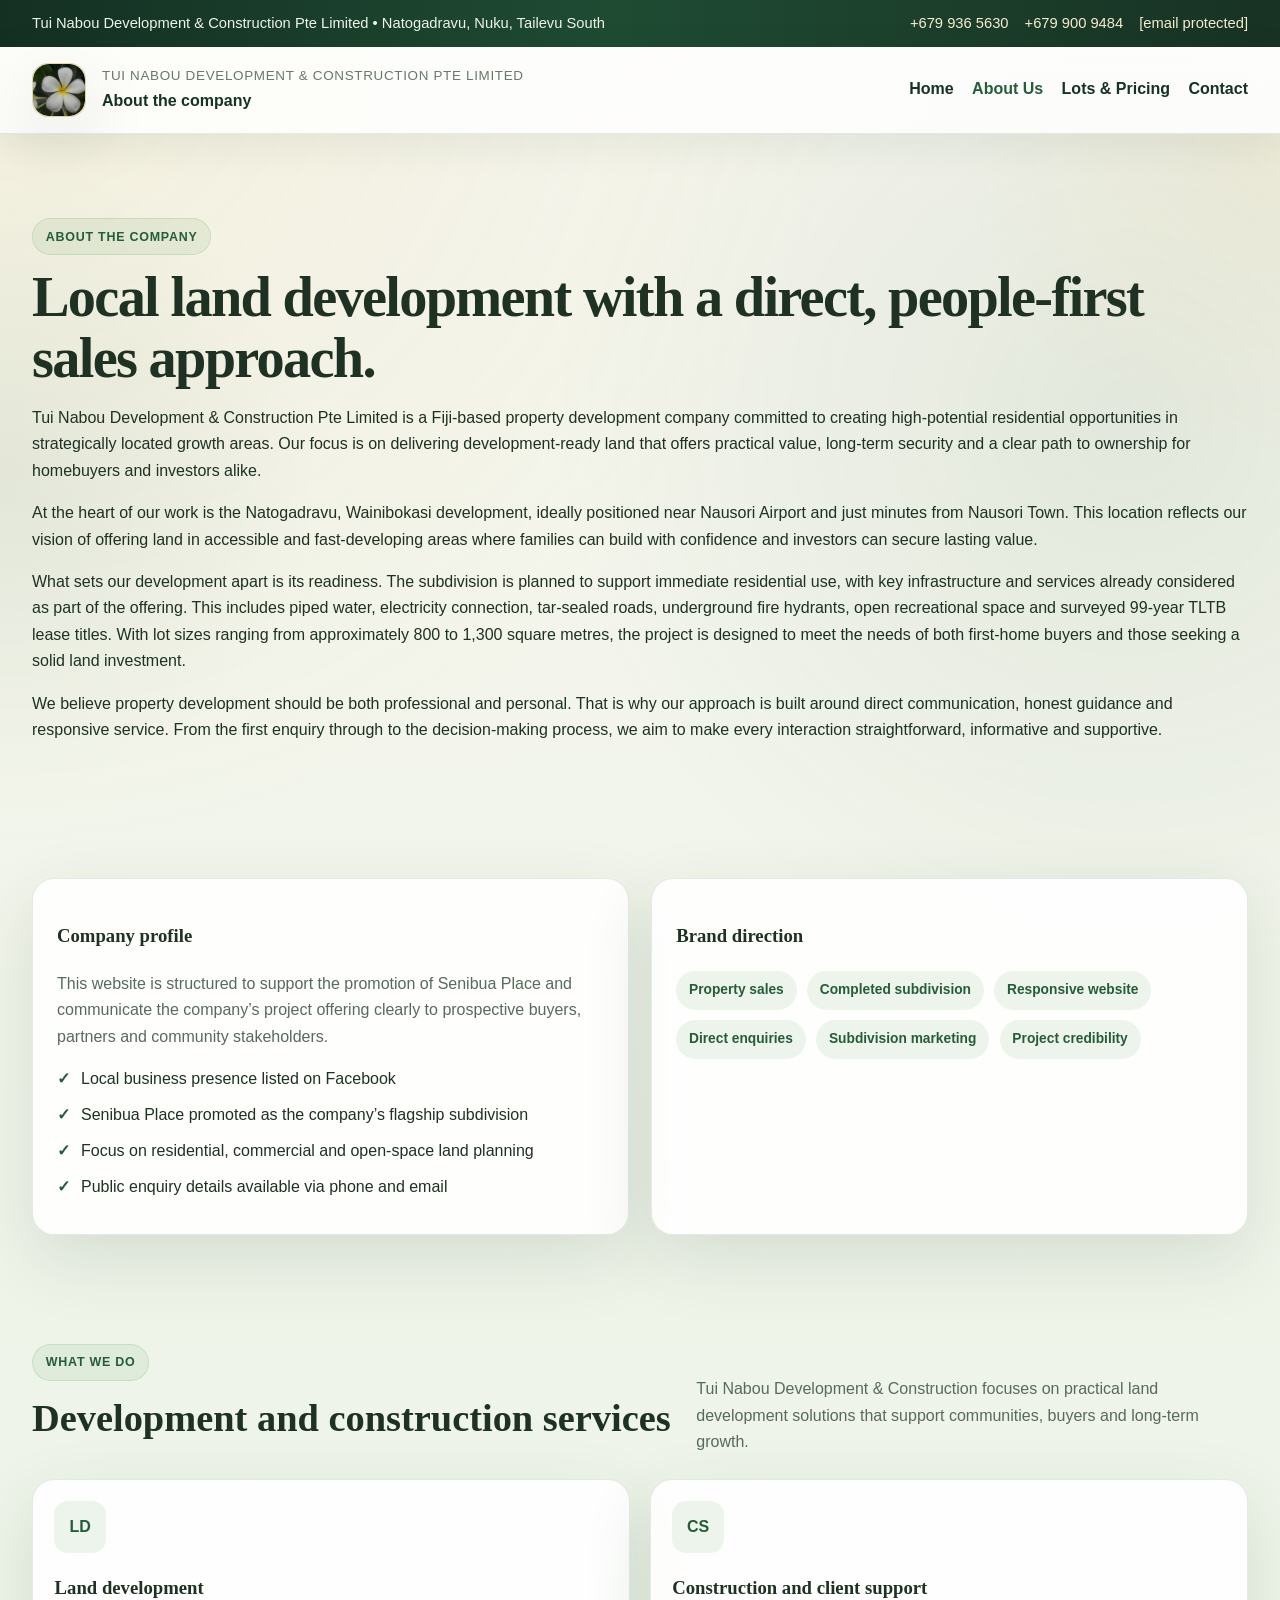
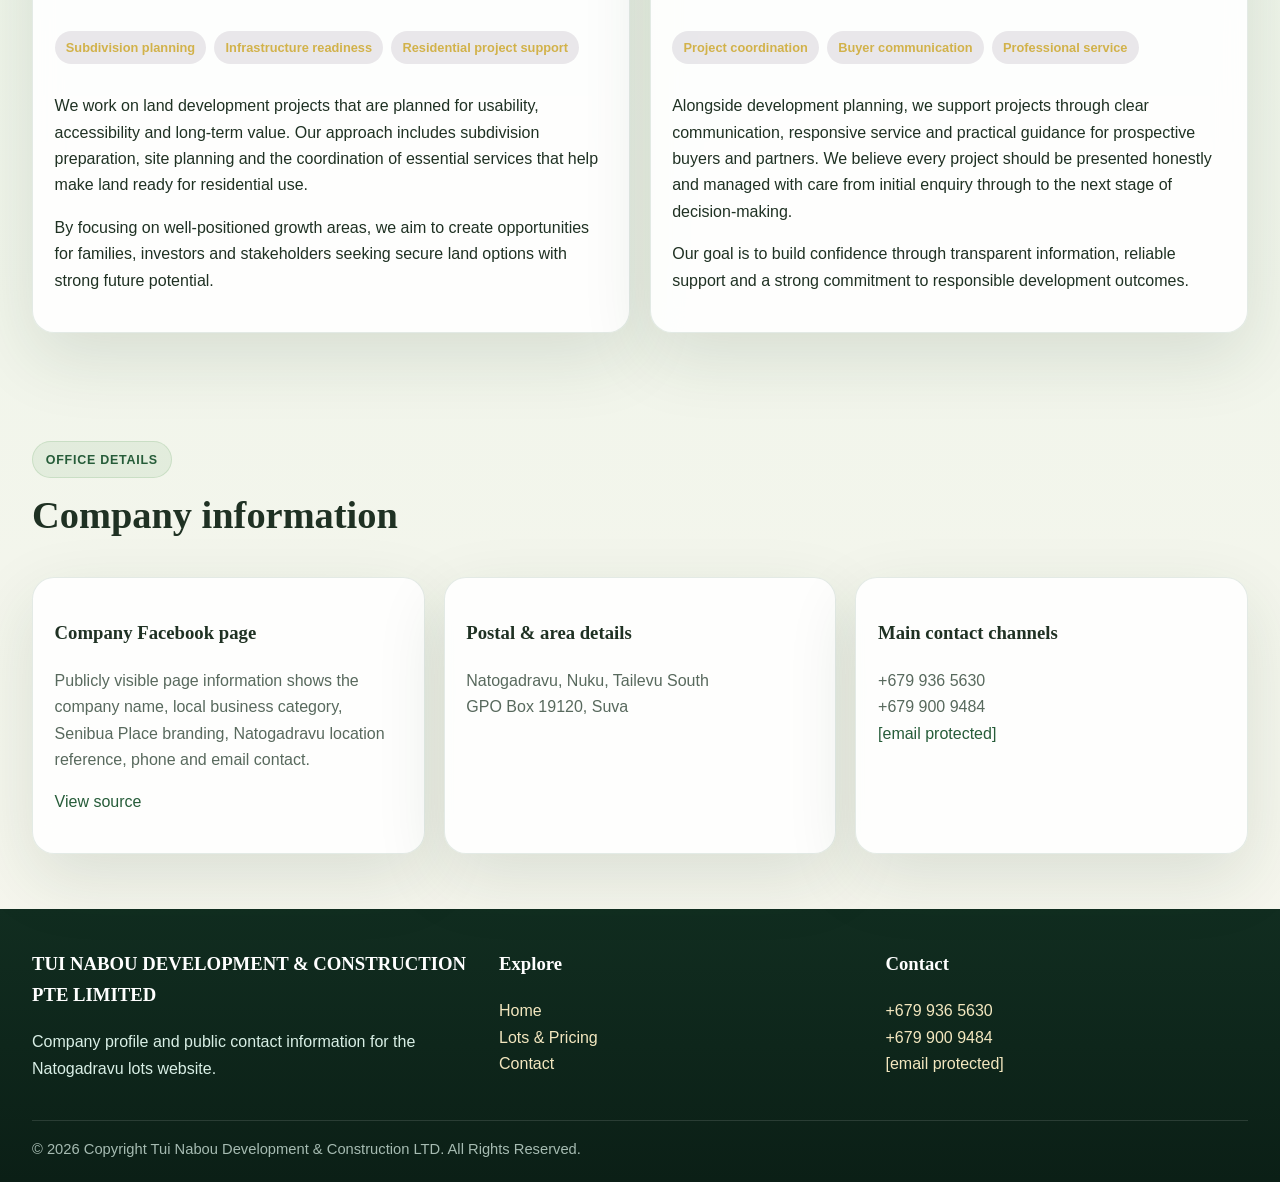
==== about (1).html @ 732e78bc "Add files via upload" ====
<!DOCTYPE html>
<html lang="en">
<head>
  <meta charset="UTF-8" />
  <meta name="viewport" content="width=device-width, initial-scale=1.0" />
  <title>About Us | Tui Nabou Development</title>
  <meta name="description" content="Company profile and services for Tui Nabou Development & Construction Pte Limited." />
  <link rel="stylesheet" href="assets/styles.css" />
<link rel="icon" type="image/x-icon" href="assets/favicon_io/favicon.ico">
</head>
<body>
  <div class="topbar">
    <div class="container">
      <div>Tui Nabou Development &amp; Construction Pte Limited • Natogadravu, Nuku, Tailevu South</div>
      <div class="mini-links">
        <a href="tel:+6799365630">+679 936 5630</a>
        <a href="tel:+6799009484">+679 900 9484</a>
        <a href="/cdn-cgi/l/email-protection#1d696874737c7f72685d7a707c7471337e7270"><span class="__cf_email__" data-cfemail="7206071b1c13101d0732151f131b1e5c111d1f">[email&#160;protected]</span></a>
      </div>
    </div>
  </div>

  <header class="site-header">
    <div class="container">
      <a class="brand" href="index.html">
        <div class="brand-mark brand-logo-shell"><img src="assets/senibua.png" alt="Senibua logo" class="brand-logo" /></div>
        <div class="brand-text">
          <small>TUI NABOU DEVELOPMENT &amp; CONSTRUCTION PTE LIMITED</small>
          <strong>About the company</strong>
        </div>
      </a>
      <button class="nav-toggle" aria-label="Toggle navigation" aria-expanded="false">Menu</button>
      <nav>
        <ul>
          <li><a href="index.html">Home</a></li>
          <li><a class="active" href="about.html">About Us</a></li>
          <li><a href="development.html">Lots &amp; Pricing</a></li>
          <li><a href="contact.html">Contact</a></li>
        </ul>
      </nav>
    </div>
  </header>

  <main>
    <section class="page-hero">
      <div class="container">
        <span class="eyebrow">About the company</span>
        <h1>Local land development with a direct, people-first sales approach.</h1>
        <p>Tui Nabou Development & Construction Pte Limited is a Fiji-based property development company committed to creating high-potential residential opportunities in strategically located growth areas. Our focus is on delivering development-ready land that offers practical value, long-term security and a clear path to ownership for homebuyers and investors alike.</p>

<p>
At the heart of our work is the Natogadravu, Wainibokasi development, ideally positioned near Nausori Airport and just minutes from Nausori Town. This location reflects our vision of offering land in accessible and fast-developing areas where families can build with confidence and investors can secure lasting value.
</p>

<p>
What sets our development apart is its readiness. The subdivision is planned to support immediate residential use, with key infrastructure and services already considered as part of the offering. This includes piped water, electricity connection, tar-sealed roads, underground fire hydrants, open recreational space and surveyed 99-year TLTB lease titles. With lot sizes ranging from approximately 800 to 1,300 square metres, the project is designed to meet the needs of both first-home buyers and those seeking a solid land investment.
</p>

<p>
We believe property development should be both professional and personal. That is why our approach is built around direct communication, honest guidance and responsive service. From the first enquiry through to the decision-making process, we aim to make every interaction straightforward, informative and supportive.
</p>
      </div>
    </section>

    <section>
      <div class="container split">
        <div class="panel">
          <h3>Company profile</h3>
          <p class="muted">This website is structured to support the promotion of Senibua Place and communicate the company’s project offering clearly to prospective buyers, partners and community stakeholders.</p>
          <ul class="checklist">
            <li>Local business presence listed on Facebook</li>
            <li>Senibua Place promoted as the company’s flagship subdivision</li>
            <li>Focus on residential, commercial and open-space land planning</li>
            <li>Public enquiry details available via phone and email</li>
          </ul>
        </div>
        <div class="panel">
          <h3>Brand direction</h3>
          <p class="muted"></p>
          <div class="tag-row">
            <span class="tag">Property sales</span>
            <span class="tag">Completed subdivision</span>
            <span class="tag">Responsive website</span>
            <span class="tag">Direct enquiries</span>
	
            <span class="tag">Subdivision marketing</span>
            <span class="tag">Project credibility</span>
           

          </div>
        </div>
      </div>
    </section>

    <section>
      <div class="container">
        <div class="section-heading">
          <div>
            <span class="eyebrow">What we do</span>
            <h2>Development and construction services</h2>
          </div>
          <p>Tui Nabou Development &amp; Construction focuses on practical land development solutions that support communities, buyers and long-term growth.</p>
        </div>
        <div class="grid-2">
          <article class="profile-card">
            <div class="icon">LD</div>
            <h3>Land development</h3>
            <div class="profile-meta">
              <span>Subdivision planning</span>
              <span>Infrastructure readiness</span>
              <span>Residential project support</span>
            </div>
            <p>We work on land development projects that are planned for usability, accessibility and long-term value. Our approach includes subdivision preparation, site planning and the coordination of essential services that help make land ready for residential use.</p>

<p>By focusing on well-positioned growth areas, we aim to create opportunities for families, investors and stakeholders seeking secure land options with strong future potential.</p>

          </article>
          <article class="profile-card">
            <div class="icon">CS</div>
            <h3>Construction and client support</h3>
            <div class="profile-meta">
              <span>Project coordination</span>
              <span>Buyer communication</span>
              <span>Professional service</span>
            </div>
            <p>Alongside development planning, we support projects through clear communication, responsive service and practical guidance for prospective buyers and partners. We believe every project should be presented honestly and managed with care from initial enquiry through to the next stage of decision-making.</p>

<p>Our goal is to build confidence through transparent information, reliable support and a strong commitment to responsible development outcomes.</p>

          </article>
        </div>
      </div>
    </section>

    <section>
      <div class="container">
        <div class="section-heading">
          <div>
            <span class="eyebrow">Office details</span>
            <h2>Company information </h2>
          </div>
          <p></p>
        </div>
        <div class="grid-3">
          <article class="source-card">
              <h3>Company Facebook page</h3>
            <p class="muted">Publicly visible page information shows the company name, local business category, Senibua Place branding, Natogadravu location reference, phone and email contact.</p>
            <p><a href="https://www.facebook.com/p/Tui-Nabou-Development-Construction-Limited-100063781710519/">View source</a></p>

          </article>
          <article class="source-card">
            <h3>Postal &amp; area details</h3>
            <p class="muted">Natogadravu, Nuku, Tailevu South<br>GPO Box 19120, Suva</p>
          </article>
          <article class="source-card">
            <h3>Main contact channels</h3>
            <p class="muted">+679 936 5630<br>+679 900 9484<br><a href="/cdn-cgi/l/email-protection#e490918d8a85868b91a48389858d88ca878b89"><span class="__cf_email__" data-cfemail="106465797e71727f6550777d71797c3e737f7d">[email&#160;protected]</span></a></p>
          </article>
        </div>
      </div>
    </section>
  </main>

  <footer class="footer">
    <div class="container">
      <div class="footer-grid">
        <div>
          <h3>TUI NABOU DEVELOPMENT &amp; CONSTRUCTION PTE LIMITED</h3>
          <p>Company profile and public contact information for the Natogadravu lots website.</p>
        </div>
        <div>
          <h3>Explore</h3>
          <p><a href="index.html">Home</a><br><a href="development.html">Lots &amp; Pricing</a><br><a href="contact.html">Contact</a></p>
        </div>
        <div>
          <h3>Contact</h3>
          <p><a href="tel:+6799365630">+679 936 5630</a><br><a href="tel:+6799009484">+679 900 9484</a><br><a href="/cdn-cgi/l/email-protection#f783829e9996959882b7909a969e9bd994989a"><span class="__cf_email__" data-cfemail="1561607c7b74777a60557278747c793b767a78">[email&#160;protected]</span></a></p>
        </div>
      </div>
      <div class="copyright">© 2026 Copyright Tui Nabou Development & Construction LTD. All Rights Reserved.</div>
    </div>
  </footer>

  <script data-cfasync="false" src="/cdn-cgi/scripts/5c5dd728/cloudflare-static/email-decode.min.js"></script><script src="assets/script.js"></script>
<script type="module" src="https://static.cloudflareinsights.com/beacon.min.js/v4513226cdae34746b4dedf0b4dfa099e1781791509496" integrity="sha512-ZE9pZaUXND66v380QUtch/5sE9tPFh2zg45pR2PB0CVkCtOREv2AJKkSidISWkysEuQ0EH8faUU5du78bx87UQ==" data-cf-beacon='{"version":"2024.11.0","token":"4edd5f8ec12a48cfa682ab8261b80a79"}' crossorigin="anonymous"></script>
</body>
</html>
---- assets/styles.css ----
/* TUI NABOU DEVELOPMENT & CONSTRUCTION LTD website */
:root {
  --bg: #f6fbf5;
  --surface: #ffffff;
  --surface-2: #edf8ec;
  --text: #26332a;
  --muted: #5c6d61;
  --brand: #58a058;
  --brand-2: #382048;
  --brand-3: #7fd77d;
  --line: #d5e8d3;
  --shadow: 0 18px 40px rgba(88, 160, 88, 0.16);
  --radius: 20px;
  --max: 1180px;
}

* { box-sizing: border-box; }
html { scroll-behavior: smooth; }
body {
  margin: 0;
  font-family: Inter, Arial, Helvetica, sans-serif;
  color: var(--text);
  background: linear-gradient(180deg, #f7fbf9 0%, #f1f7f4 100%);
  line-height: 1.65;
}
img { max-width: 100%; display: block; }
a { color: var(--brand); text-decoration: none; }
a:hover { text-decoration: underline; }
.container {
  width: min(100% - 2rem, var(--max));
  margin: 0 auto;
}
.topbar {
  background: var(--brand-2);
  color: #edf7f2;
  font-size: 0.92rem;
}
.topbar .container {
  display: flex;
  flex-wrap: wrap;
  gap: 0.75rem 1.25rem;
  align-items: center;
  justify-content: space-between;
  padding: 0.7rem 0;
}
.topbar .mini-links {
  display: flex;
  flex-wrap: wrap;
  gap: 1rem;
}
.topbar a { color: #edf7f2; }
.site-header {
  position: sticky;
  top: 0;
  z-index: 40;
  background: rgba(255,255,255,0.93);
  backdrop-filter: blur(14px);
  border-bottom: 1px solid rgba(88,160,88,0.18);
}
.site-header .container {
  display: flex;
  align-items: center;
  justify-content: space-between;
  gap: 1rem;
  padding: 1rem 0;
}
.brand {
  display: flex;
  align-items: center;
  gap: 0.85rem;
}
.brand-mark {
  width: 54px;
  height: 54px;
  border-radius: 16px;
  background: linear-gradient(135deg, var(--brand) 0%, #237d5d 100%);
  color: #fff;
  display: grid;
  place-items: center;
  font-weight: 800;
  letter-spacing: 0.06em;
  box-shadow: var(--shadow);
}
.brand-text small {
  display: block;
  color: var(--muted);
  font-size: 0.84rem;
  letter-spacing: 0.05em;
  text-transform: uppercase;
}
.brand-text strong {
  display: block;
  font-size: 1rem;
}
.nav-toggle {
  display: none;
  border: 0;
  background: var(--brand);
  color: #fff;
  border-radius: 12px;
  padding: 0.65rem 0.85rem;
  font-weight: 700;
}
nav ul {
  list-style: none;
  display: flex;
  gap: 1.15rem;
  padding: 0;
  margin: 0;
  align-items: center;
}
nav a {
  color: var(--text);
  font-weight: 600;
}
nav a.active, nav a:hover {
  color: var(--brand);
}
.btn {
  display: inline-flex;
  align-items: center;
  justify-content: center;
  gap: 0.5rem;
  border-radius: 999px;
  padding: 0.95rem 1.35rem;
  font-weight: 700;
  border: 1px solid transparent;
  transition: transform 0.2s ease, box-shadow 0.2s ease, background 0.2s ease;
}
.btn:hover {
  transform: translateY(-2px);
  text-decoration: none;
}
.btn-primary {
  background: linear-gradient(135deg, var(--brand) 0%, var(--brand-3) 100%);
  color: #fff;
  box-shadow: var(--shadow);
}
.btn-secondary {
  background: #fff;
  color: var(--brand);
  border-color: rgba(88,160,88,0.26);
}
.hero {
  padding: 4.6rem 0 3.5rem;
  position: relative;
  overflow: hidden;
}
.hero::before,
.hero::after {
  content: "";
  position: absolute;
  border-radius: 999px;
  filter: blur(20px);
  opacity: 0.6;
}
.hero::before {
  width: 340px;
  height: 340px;
  background: rgba(56,32,72,0.10);
  top: -120px;
  right: -90px;
}
.hero::after {
  width: 300px;
  height: 300px;
  background: rgba(127,215,125,0.18);
  left: -120px;
  bottom: -100px;
}
.hero-grid {
  position: relative;
  z-index: 1;
  display: grid;
  grid-template-columns: 1.2fr 0.8fr;
  gap: 2rem;
  align-items: center;
}
.eyebrow {
  display: inline-flex;
  align-items: center;
  gap: 0.5rem;
  background: rgba(88,160,88,0.10);
  color: var(--brand);
  border: 1px solid rgba(88,160,88,0.18);
  padding: 0.45rem 0.8rem;
  border-radius: 999px;
  font-weight: 700;
  text-transform: uppercase;
  letter-spacing: 0.06em;
  font-size: 0.78rem;
}
.hero h1, .page-hero h1 {
  font-family: Georgia, 'Times New Roman', serif;
  line-height: 1.08;
  letter-spacing: -0.03em;
  margin: 1rem 0 1rem;
}
.hero h1 { font-size: clamp(2.5rem, 5vw, 4.6rem); }
.page-hero h1 { font-size: clamp(2.1rem, 4.4vw, 3.6rem); margin-top: 0.75rem; }
.hero p.lead,
.page-hero p.lead {
  font-size: 1.08rem;
  color: var(--muted);
  max-width: 62ch;
}
.actions {
  display: flex;
  flex-wrap: wrap;
  gap: 0.9rem;
  margin: 1.6rem 0 1.8rem;
}
.quick-stats {
  display: grid;
  grid-template-columns: repeat(3, 1fr);
  gap: 1rem;
}
.stat-card {
  background: rgba(255,255,255,0.88);
  border: 1px solid var(--line);
  border-radius: var(--radius);
  padding: 1.1rem 1rem;
  box-shadow: var(--shadow);
}
.stat-card strong {
  display: block;
  font-size: 1.4rem;
  color: var(--brand);
}
.hero-panel,
.panel,
.card,
.timeline-item,
.contact-card,
.info-strip,
.feature-card,
.price-card,
.profile-card,
.source-card {
  background: rgba(255,255,255,0.95);
  border: 1px solid var(--line);
  border-radius: var(--radius);
  box-shadow: var(--shadow);
}
.hero-panel {
  padding: 1.5rem;
}
.hero-panel .badge {
  display: inline-flex;
  background: rgba(56,32,72,0.10);
  color: var(--brand-2);
  padding: 0.4rem 0.7rem;
  border-radius: 999px;
  font-size: 0.78rem;
  font-weight: 700;
  text-transform: uppercase;
}
.hero-panel h2,
.section-heading h2,
.card h3,
.panel h3,
.feature-card h3,
.profile-card h3,
.contact-card h3,
.source-card h3 {
  font-family: Georgia, 'Times New Roman', serif;
}
.hero-panel .price {
  display: flex;
  align-items: baseline;
  gap: 0.8rem;
  margin: 1rem 0;
}
.hero-panel .price strong {
  font-size: 2rem;
  color: var(--brand);
}
.hero-panel ul,
.checklist,
.clean-list {
  list-style: none;
  padding: 0;
  margin: 0;
}
.hero-panel li,
.checklist li,
.clean-list li {
  padding-left: 1.5rem;
  position: relative;
  margin: 0.6rem 0;
}
.hero-panel li::before,
.checklist li::before,
.clean-list li::before {
  content: "✓";
  position: absolute;
  left: 0;
  color: var(--brand);
  font-weight: 800;
}
section {
  padding: 3.4rem 0;
}
.section-heading {
  display: flex;
  flex-wrap: wrap;
  align-items: end;
  justify-content: space-between;
  gap: 1rem;
  margin-bottom: 1.5rem;
}
.section-heading h2 {
  font-size: clamp(1.9rem, 3vw, 2.7rem);
  margin: 0.35rem 0;
}
.section-heading p { color: var(--muted); max-width: 62ch; margin: 0; }
.grid-2, .grid-3, .grid-4 {
  display: grid;
  gap: 1.2rem;
}
.grid-2 { grid-template-columns: repeat(2, minmax(0, 1fr)); }
.grid-3 { grid-template-columns: repeat(3, minmax(0, 1fr)); }
.grid-4 { grid-template-columns: repeat(4, minmax(0, 1fr)); }
.card, .feature-card, .profile-card, .contact-card, .source-card {
  padding: 1.35rem;
}
.icon {
  width: 52px;
  height: 52px;
  border-radius: 14px;
  display: grid;
  place-items: center;
  font-weight: 800;
  background: rgba(88,160,88,0.10);
  color: var(--brand);
  margin-bottom: 0.9rem;
}
.muted { color: var(--muted); }
.split {
  display: grid;
  grid-template-columns: 1fr 1fr;
  gap: 1.4rem;
}
.panel {
  padding: 1.5rem;
}
.table-wrap {
  overflow-x: auto;
}
table {
  width: 100%;
  border-collapse: collapse;
  background: #fff;
}
th, td {
  padding: 0.95rem 1rem;
  border-bottom: 1px solid var(--line);
  text-align: left;
}
th {
  color: var(--brand);
  font-size: 0.88rem;
  text-transform: uppercase;
  letter-spacing: 0.05em;
  background: rgba(20,92,67,0.04);
}
.info-strip {
  padding: 1rem 1.1rem;
}
.info-strip strong { color: var(--brand); }
.tag-row {
  display: flex;
  flex-wrap: wrap;
  gap: 0.65rem;
}
.tag {
  background: rgba(88,160,88,0.10);
  color: var(--brand);
  border-radius: 999px;
  padding: 0.5rem 0.8rem;
  font-weight: 700;
  font-size: 0.86rem;
}
.gallery-grid {
  display: grid;
  grid-template-columns: repeat(4, minmax(0, 1fr));
  gap: 1rem;
}
.gallery-card {
  overflow: hidden;
  background: rgba(255,255,255,0.96);
  border: 1px solid var(--line);
  border-radius: 22px;
  box-shadow: var(--shadow);
}
.gallery-card img {
  width: 100%;
  height: 220px;
  object-fit: cover;
}
.gallery-card .content {
  padding: 1rem 1rem 1.15rem;
}
.feature-stack {
  display: grid;
  grid-template-columns: repeat(3, minmax(0, 1fr));
  gap: 1rem;
}
.feature-stack .card {
  height: 100%;
}
.map-layout {
  display: grid;
  grid-template-columns: 0.9fr 1.1fr;
  gap: 1.2rem;
  align-items: stretch;
}
.map-embed {
  overflow: hidden;
  border-radius: 22px;
  border: 1px solid var(--line);
  box-shadow: var(--shadow);
  min-height: 420px;
  background: #fff;
}
.map-embed iframe {
  width: 100%;
  height: 100%;
  min-height: 420px;
  border: 0;
}
.form-shell {
  background: rgba(255,255,255,0.96);
  border: 1px solid var(--line);
  border-radius: 24px;
  box-shadow: var(--shadow);
  padding: 1.4rem;
}
.form-grid {
  display: grid;
  grid-template-columns: repeat(2, minmax(0, 1fr));
  gap: 1rem;
}
.field {
  display: flex;
  flex-direction: column;
  gap: 0.45rem;
}
.field.full {
  grid-column: 1 / -1;
}
.field label {
  font-weight: 700;
  color: var(--text);
}
.field input,
.field select,
.field textarea {
  width: 100%;
  padding: 0.95rem 1rem;
  border: 1px solid var(--line);
  border-radius: 16px;
  background: #fff;
  color: var(--text);
  font: inherit;
}
.field input:focus,
.field select:focus,
.field textarea:focus {
  outline: 2px solid rgba(88,160,88,0.26);
  border-color: rgba(88,160,88,0.42);
}
.field textarea {
  min-height: 150px;
  resize: vertical;
}
.form-note,
.status-message {
  font-size: 0.94rem;
  color: var(--muted);
}
.status-message {
  margin-top: 0.85rem;
}
.profile-meta {
  display: inline-flex;
  flex-wrap: wrap;
  gap: 0.5rem;
  margin: 0.55rem 0 0.8rem;
}
.profile-meta span {
  background: rgba(56,32,72,0.10);
  color: var(--brand-2);
  border-radius: 999px;
  padding: 0.38rem 0.7rem;
  font-size: 0.8rem;
  font-weight: 700;
}
.small-note {
  font-size: 0.92rem;
  color: var(--muted);
}
.page-hero {
  padding: 3.6rem 0 2rem;
  background:
    radial-gradient(circle at top right, rgba(56,32,72,0.16), transparent 28%),
    radial-gradient(circle at left bottom, rgba(127,215,125,0.18), transparent 24%),
    linear-gradient(180deg, #f7fbf9 0%, #f1f7f4 100%);
}
.cta-band {
  color: #fff;
  background: linear-gradient(135deg, #103e2f 0%, #1a674c 100%);
}
.cta-band .panel {
  background: transparent;
  border: 0;
  box-shadow: none;
  color: inherit;
  padding: 0;
}
.cta-band p { color: rgba(255,255,255,0.82); }
.cta-layout {
  display: grid;
  grid-template-columns: 1.2fr 0.8fr;
  gap: 1.5rem;
  align-items: center;
}
.footer {
  background: #0e2f24;
  color: #d9efe6;
  padding: 2.5rem 0 1.3rem;
}
.footer-grid {
  display: grid;
  grid-template-columns: 1.1fr 0.9fr 0.9fr;
  gap: 1.5rem;
}
.footer h3 {
  font-family: Georgia, 'Times New Roman', serif;
  margin-top: 0;
  color: #fff;
}
.footer a { color: #e5f6ef; }
.footer .copyright {
  margin-top: 1.4rem;
  padding-top: 1rem;
  border-top: 1px solid rgba(255,255,255,0.12);
  color: rgba(217,239,230,0.75);
  font-size: 0.92rem;
}
.highlight {
  color: var(--brand);
}
.notice {
  background: rgba(56,32,72,0.10);
  border: 1px solid rgba(56,32,72,0.20);
  padding: 0.95rem 1rem;
  border-radius: 16px;
  color: #6b511b;
}

@media (max-width: 960px) {
  .hero-grid,
  .grid-4,
  .grid-3,
  .split,
  .grid-2,
  .cta-layout,
  .footer-grid,
  .gallery-grid,
  .feature-stack,
  .map-layout,
  .form-grid {
    grid-template-columns: 1fr;
  }
  .quick-stats { grid-template-columns: 1fr; }
}

/* Premium homepage redesign */
.topbar-luxury {
  background: linear-gradient(90deg, #0b1f19 0%, #163b31 55%, #0f281f 100%);
}
.site-header-luxury {
  background: rgba(8, 19, 16, 0.75);
  border-bottom: 1px solid rgba(56,32,72,0.18);
}
.brand-text-light small,
.brand-text-light strong,
.nav-luxury a {
  color: #f3efe6;
}
.nav-luxury a.active,
.nav-luxury a:hover {
  color: #e2bf72;
}
.lux-hero {
  position: relative;
  min-height: 88vh;
  display: flex;
  align-items: center;
  overflow: hidden;
  background: #07120f;
}
.lux-hero-bg,
.lux-hero-overlay {
  position: absolute;
  inset: 0;
}
.lux-hero-bg {
  background-image: url('gallery/cover-map.jpg');
  background-size: cover;
  background-position: center;
  opacity: 0.2;
  transform: scale(1.03);
}
.lux-hero-overlay {
  background:
    linear-gradient(90deg, rgba(7,18,15,0.94) 0%, rgba(7,18,15,0.78) 46%, rgba(7,18,15,0.62) 100%),
    radial-gradient(circle at top right, rgba(56,32,72,0.16), transparent 28%);
}
.lux-hero-content {
  position: relative;
  z-index: 1;
  display: grid;
  grid-template-columns: 1.15fr 0.85fr;
  gap: 2rem;
  align-items: center;
  padding: 5rem 0;
}
.lux-copy h1 {
  margin: 1rem 0;
  color: #f7f1e7;
  font-family: Georgia, 'Times New Roman', serif;
  font-size: clamp(3rem, 6vw, 5.5rem);
  line-height: 1.02;
  letter-spacing: -0.04em;
  max-width: 11ch;
}
.lux-copy h1 span,
.lux-title {
  color: #f0c977;
}
.lux-copy .lead {
  color: rgba(247,241,231,0.82);
  max-width: 62ch;
  font-size: 1.08rem;
}
.eyebrow-gold {
  background: rgba(56,32,72,0.10);
  border-color: rgba(212,168,79,0.22);
  color: #f0c977;
}
.eyebrow-dark {
  background: rgba(11,31,25,0.12);
  border-color: rgba(11,31,25,0.18);
  color: #153a2f;
}
.hero-actions {
  margin-top: 1.7rem;
}
.btn-gold {
  background: linear-gradient(135deg, #f0c977 0%, #cfa04b 100%);
  color: #12211b;
  box-shadow: 0 18px 40px rgba(207,160,75,0.25);
}
.btn-lux-outline {
  color: #f7f1e7;
  border: 1px solid rgba(247,241,231,0.28);
  background: rgba(255,255,255,0.03);
}
.btn-lux-outline:hover {
  background: rgba(255,255,255,0.08);
}
.btn-dark {
  background: #0f2f25;
  color: #fff;
}
.lux-trust-row {
  display: grid;
  grid-template-columns: repeat(3, minmax(0, 1fr));
  gap: 1rem;
  margin-top: 2rem;
}
.lux-trust-row div {
  border-top: 1px solid rgba(240,201,119,0.32);
  padding-top: 1rem;
}
.lux-trust-row strong {
  display: block;
  color: #fff;
  font-size: 1.25rem;
}
.lux-trust-row span {
  color: rgba(247,241,231,0.72);
  font-size: 0.95rem;
}
.lux-card {
  background: rgba(255,248,238,0.96);
  border: 1px solid rgba(240,201,119,0.3);
  border-radius: 28px;
  padding: 1.6rem;
  box-shadow: 0 28px 60px rgba(0,0,0,0.28);
}
.lux-card-kicker {
  color: #87652c;
  text-transform: uppercase;
  letter-spacing: 0.08em;
  font-size: 0.8rem;
  font-weight: 800;
}
.lux-card h2 {
  margin: 0.4rem 0 0.9rem;
  font-size: 2rem;
  color: #132620;
}
.lux-price {
  font-size: 2rem;
  font-weight: 800;
  color: #145c43;
  margin: 0.8rem 0 1rem;
}
.lux-price.dark {
  color: #132620;
}
.lux-list {
  list-style: none;
  margin: 0 0 1.3rem;
  padding: 0;
}
.lux-list li {
  position: relative;
  padding-left: 1.5rem;
  margin: 0.65rem 0;
}
.lux-list li::before {
  content: '◆';
  position: absolute;
  left: 0;
  top: 0;
  color: #cfa04b;
}
.lux-stats-band {
  background: #f8f1e6;
  border-top: 1px solid rgba(207,160,75,0.2);
  border-bottom: 1px solid rgba(207,160,75,0.2);
}
.lux-stats-grid {
  display: grid;
  grid-template-columns: repeat(4, minmax(0, 1fr));
  gap: 1rem;
}
.lux-stats-grid article {
  padding: 1.4rem 0;
}
.lux-stats-grid span {
  display: block;
  text-transform: uppercase;
  letter-spacing: 0.08em;
  font-size: 0.74rem;
  color: #7f6434;
  font-weight: 800;
}
.lux-stats-grid strong {
  display: block;
  margin: 0.35rem 0 0.5rem;
  font-size: 1.35rem;
  color: #12211b;
}
.lux-stats-grid p {
  margin: 0;
  color: #556b62;
}
.lux-section {
  padding: 5rem 0;
}
.split-luxury {
  align-items: center;
}
.lux-title {
  font-family: Georgia, 'Times New Roman', serif;
  font-size: clamp(2rem, 4vw, 3.4rem);
  line-height: 1.08;
  margin: 0.8rem 0 1rem;
}
.lux-image-stack {
  position: relative;
}
.lux-image-stack img {
  width: 100%;
  min-height: 420px;
  object-fit: cover;
  border-radius: 28px;
  border: 1px solid rgba(88,160,88,0.18);
  box-shadow: var(--shadow);
}
.lux-floating-note {
  position: absolute;
  right: 1rem;
  bottom: 1rem;
  max-width: 250px;
  background: rgba(12,27,23,0.88);
  color: #f7f1e7;
  border: 1px solid rgba(240,201,119,0.22);
  border-radius: 20px;
  padding: 1rem;
}
.lux-floating-note strong {
  display: block;
  color: #f0c977;
  margin-bottom: 0.35rem;
}
.lux-dark-section {
  background: linear-gradient(180deg, #0c1d18 0%, #132b24 100%);
  color: #f7f1e7;
}
.section-heading-luxury h2,
.lux-dark-section .lux-feature-card h3 {
  color: #fff;
}
.section-heading-luxury p,
.lux-dark-section p {
  color: rgba(247,241,231,0.76);
}
.lux-feature-grid {
  display: grid;
  grid-template-columns: repeat(4, minmax(0, 1fr));
  gap: 1rem;
}
.lux-feature-card {
  background: rgba(255,255,255,0.04);
  border: 1px solid rgba(240,201,119,0.16);
  border-radius: 24px;
  padding: 1.4rem;
  backdrop-filter: blur(8px);
}
.icon-gold {
  background: rgba(240,201,119,0.16);
  color: #f0c977;
}
.lux-investment-grid {
  display: grid;
  grid-template-columns: 1.2fr 0.8fr;
  gap: 1rem;
}
.lux-investment-card {
  background: #fff;
  border: 1px solid var(--line);
  border-radius: 28px;
  padding: 1.6rem;
  box-shadow: var(--shadow);
}
.gold-panel {
  background: linear-gradient(180deg, #f1d494 0%, #d6ae5d 100%);
  border-color: rgba(128,91,26,0.18);
  color: #132620;
}
.gold-panel p {
  color: rgba(19,38,32,0.78);
}
.lux-gallery-showcase {
  display: grid;
  grid-template-columns: 1.2fr 0.8fr;
  gap: 1rem;
  align-items: stretch;
}
.lux-gallery-main,
.lux-gallery-side img {
  width: 100%;
  height: 100%;
  min-height: 260px;
  object-fit: cover;
  border-radius: 26px;
  box-shadow: var(--shadow);
}
.lux-gallery-side {
  display: grid;
  gap: 1rem;
}
.lux-cta-section {
  padding: 0 0 5rem;
}
.lux-cta-box {
  background: linear-gradient(135deg, #0e241d 0%, #15362d 55%, #0f271f 100%);
  color: #f7f1e7;
  border-radius: 30px;
  padding: 2rem;
  display: grid;
  grid-template-columns: 1.2fr 0.8fr;
  gap: 1rem;
  align-items: center;
  box-shadow: 0 28px 60px rgba(7,18,15,0.24);
}
.lux-cta-box h2 {
  margin: 0.6rem 0;
  color: #fff;
}
.lux-cta-box p {
  color: rgba(247,241,231,0.8);
  margin: 0;
}
.footer-luxury {
  background: #0a1713;
}

@media (max-width: 960px) {
  .hero-grid,
  .grid-4,
  .grid-3,
  .split,
  .grid-2,
  .cta-layout,
  .footer-grid,
  .gallery-grid,
  .feature-stack,
  .map-layout,
  .form-grid,
  .lux-hero-content,
  .lux-stats-grid,
  .lux-feature-grid,
  .lux-investment-grid,
  .lux-gallery-showcase,
  .lux-cta-box {
    grid-template-columns: 1fr;
  }
  .quick-stats,
  .lux-trust-row { grid-template-columns: 1fr; }
}

@media (max-width: 760px) {
  .nav-toggle { display: inline-flex; }
  nav {
    position: absolute;
    top: calc(100% + 0.5rem);
    left: 1rem;
    right: 1rem;
    background: #fff;
    border: 1px solid var(--line);
    border-radius: 20px;
    box-shadow: var(--shadow);
    padding: 1rem;
    display: none;
  }
  .site-header-luxury nav {
    background: rgba(12,27,23,0.98);
    border-color: rgba(240,201,119,0.14);
  }
  nav.open { display: block; }
  nav ul {
    flex-direction: column;
    align-items: stretch;
  }
  nav a { display: block; padding: 0.55rem 0; }
  .site-header .container { position: relative; }
  .topbar .container,
  .section-heading {
    align-items: start;
  }
  .lux-hero {
    min-height: auto;
  }
  .lux-copy h1 {
    max-width: none;
  }
}


/* Bus-card inspired refinements */
.eyebrow-gold, .icon-gold {
  color: var(--brand-2);
}
.btn-gold {
  background: linear-gradient(135deg, var(--brand-2) 0%, #4b2f63 100%);
  color: #fff;
  box-shadow: 0 18px 40px rgba(56, 32, 72, 0.24);
}
.btn-lux-outline {
  color: var(--brand-2);
  border: 1px solid rgba(56,32,72,0.22);
  background: rgba(255,255,255,0.88);
}
.btn-lux-outline:hover {
  background: rgba(56,32,72,0.08);
}
.gold-panel {
  background: linear-gradient(135deg, rgba(56,32,72,0.92), rgba(88,160,88,0.92));
  color: #fff;
}
.gold-panel h3,
.gold-panel .eyebrow,
.gold-panel .lux-price.dark,
.gold-panel p {
  color: #fff;
}
.notice {
  background: rgba(88,160,88,0.08);
  border-left: 4px solid var(--brand);
  padding: 1rem 1.1rem;
  border-radius: 14px;
}


/* Executive yellow-green redesign */
:root {
  --bg: #f6f5ed;
  --surface: rgba(255,255,255,0.92);
  --surface-2: #f2f0df;
  --text: #1f3123;
  --muted: #58695d;
  --brand: #265c39;
  --brand-2: #d2b24a;
  --brand-3: #6ea36e;
  --line: rgba(38, 92, 57, 0.14);
  --shadow: 0 24px 70px rgba(26, 60, 36, 0.12);
  --radius: 22px;
  --max: 1680px;
}
html {
  background: linear-gradient(180deg, #f7f6ee 0%, #edf3e9 55%, #f8f7ef 100%);
}
body {
  background:
    radial-gradient(circle at top left, rgba(210, 178, 74, 0.10), transparent 28%),
    radial-gradient(circle at 88% 15%, rgba(38, 92, 57, 0.09), transparent 22%),
    linear-gradient(180deg, #f7f6ee 0%, #eef4e9 55%, #f8f7ef 100%);
  color: var(--text);
}
.container {
  width: min(100% - 4rem, var(--max));
}
section {
  position: relative;
}
.topbar {
  background: linear-gradient(90deg, #143023 0%, #1f4b33 48%, #183223 100%);
  color: #eef4e9;
}
.topbar a { color: #f5edd1; }
.site-header,
.site-header-luxury {
  background: rgba(255,255,255,0.82);
  border-bottom: 1px solid rgba(38, 92, 57, 0.12);
  box-shadow: 0 10px 40px rgba(26, 60, 36, 0.08);
}
.brand {
  gap: 1rem;
}
.brand-logo-shell {
  background: linear-gradient(135deg, rgba(38, 92, 57, 0.16) 0%, rgba(210, 178, 74, 0.24) 100%);
  border: 1px solid rgba(210, 178, 74, 0.35);
  padding: 0;
  overflow: hidden;
}
.brand-logo {
  width: 100%;
  height: 100%;
  object-fit: cover;
  border-radius: inherit;
}
.brand-text small {
  color: #6a776b;
}
.brand-text strong,
nav a,
.nav-luxury a,
.brand-text-light strong,
.brand-text-light small {
  color: #173224;
}
nav a.active, nav a:hover,
.nav-luxury a.active,
.nav-luxury a:hover {
  color: var(--brand);
}
.nav-toggle,
.btn-primary {
  background: linear-gradient(135deg, var(--brand) 0%, #3f7b4e 100%);
}
.btn-primary {
  box-shadow: 0 18px 50px rgba(38, 92, 57, 0.22);
}
.btn-secondary {
  background: rgba(255,255,255,0.86);
  color: var(--brand);
  border-color: rgba(38, 92, 57, 0.22);
}
.page-hero {
  padding: 5.3rem 0 4rem;
  background:
    radial-gradient(circle at top right, rgba(210, 178, 74, 0.10), transparent 22%),
    radial-gradient(circle at left center, rgba(38, 92, 57, 0.08), transparent 24%);
}
.hero-panel,
.panel,
.card,
.timeline-item,
.contact-card,
.info-strip,
.feature-card,
.price-card,
.profile-card,
.source-card,
.form-shell {
  background: rgba(255,255,255,0.88);
  border: 1px solid rgba(38, 92, 57, 0.12);
  box-shadow: var(--shadow);
  backdrop-filter: blur(14px);
}
.hero::before {
  background: rgba(210, 178, 74, 0.10);
}
.hero::after {
  background: rgba(38, 92, 57, 0.12);
}
.notice {
  background: linear-gradient(90deg, rgba(210, 178, 74, 0.12) 0%, rgba(38, 92, 57, 0.08) 100%);
  border-left: 4px solid var(--brand-2);
  color: #4f562f;
}
.topbar-luxury {
  background: linear-gradient(90deg, #143023 0%, #204d35 48%, #173224 100%);
}
.site-header-luxury {
  background: rgba(255,255,255,0.24);
  border-bottom: 1px solid rgba(210, 178, 74, 0.22);
}
.lux-hero {
  min-height: min(96vh, 1180px);
  background:
    radial-gradient(circle at top right, rgba(210, 178, 74, 0.12), transparent 28%),
    linear-gradient(135deg, #0f271c 0%, #173725 40%, #1f4934 100%);
}
.lux-hero-overlay {
  background:
    linear-gradient(90deg, rgba(9, 23, 16, 0.92) 0%, rgba(12, 34, 24, 0.72) 48%, rgba(16, 49, 34, 0.52) 100%),
    radial-gradient(circle at top right, rgba(210, 178, 74, 0.16), transparent 26%);
}
.lux-copy h1 {
  font-size: clamp(3.2rem, 5vw, 6.4rem);
  max-width: 12ch;
}
.lux-copy h1 span,
.lux-title,
.eyebrow-gold,
.icon-gold {
  color: #efd37a;
}
.eyebrow-gold {
  background: rgba(210, 178, 74, 0.10);
  border-color: rgba(210, 178, 74, 0.22);
}
.btn-gold {
  background: linear-gradient(135deg, #f0d77f 0%, #c8a740 100%);
  color: #153224;
  box-shadow: 0 18px 50px rgba(210, 178, 74, 0.26);
}
.btn-lux-outline {
  background: rgba(255,255,255,0.08);
  color: #f6edd1;
  border: 1px solid rgba(240, 215, 127, 0.34);
}
.btn-lux-outline:hover {
  background: rgba(255,255,255,0.14);
}
.lux-card,
.gold-panel,
.lux-investment-card,
.lux-cta-box {
  box-shadow: 0 30px 90px rgba(8, 20, 14, 0.22);
}
.lux-card {
  background: rgba(255,250,239,0.96);
  border-color: rgba(210, 178, 74, 0.32);
}
.lux-card-kicker,
.lux-stats-grid span {
  color: #8a7228;
}
.lux-price {
  color: #20583a;
}
.lux-stats-band {
  background: linear-gradient(180deg, rgba(246, 239, 213, 0.88) 0%, rgba(240, 244, 229, 0.92) 100%);
  border-top: 1px solid rgba(210, 178, 74, 0.18);
  border-bottom: 1px solid rgba(38, 92, 57, 0.14);
}
.lux-image-stack img,
.lux-gallery-main,
.lux-gallery-side img {
  border: 1px solid rgba(210, 178, 74, 0.24);
}
.lux-floating-note {
  background: rgba(13, 30, 20, 0.90);
  border-color: rgba(240, 215, 127, 0.24);
}
.lux-dark-section {
  background: linear-gradient(180deg, #133122 0%, #1f4934 100%);
}
.lux-feature-card {
  background: rgba(255,255,255,0.05);
  border: 1px solid rgba(240, 215, 127, 0.18);
}
.gold-panel {
  background: linear-gradient(135deg, #295d3c 0%, #d2b24a 100%);
  color: #fff;
}
.gold-panel p,
.gold-panel h3,
.gold-panel .eyebrow,
.gold-panel .lux-price.dark {
  color: #fff;
}
.lux-cta-box {
  background: linear-gradient(135deg, #123122 0%, #1d4a34 52%, #caa742 100%);
}
.footer,
.footer-luxury {
  background: linear-gradient(180deg, #112d20 0%, #0b1f16 100%);
}
.footer a {
  color: #f3e7bf;
}
@media (min-width: 1800px) {
  body {
    font-size: 18px;
  }
  .site-header .container,
  .site-header-luxury .container {
    padding: 1.25rem 0;
  }
  .lux-section,
  section {
    --section-space: clamp(4rem, 4vw, 6rem);
  }
  .lux-section {
    padding: 6rem 0;
  }
  .page-hero {
    padding: 6.5rem 0 4.8rem;
  }
}
@media (max-width: 900px) {
  .container {
    width: min(100% - 1.5rem, var(--max));
  }
}
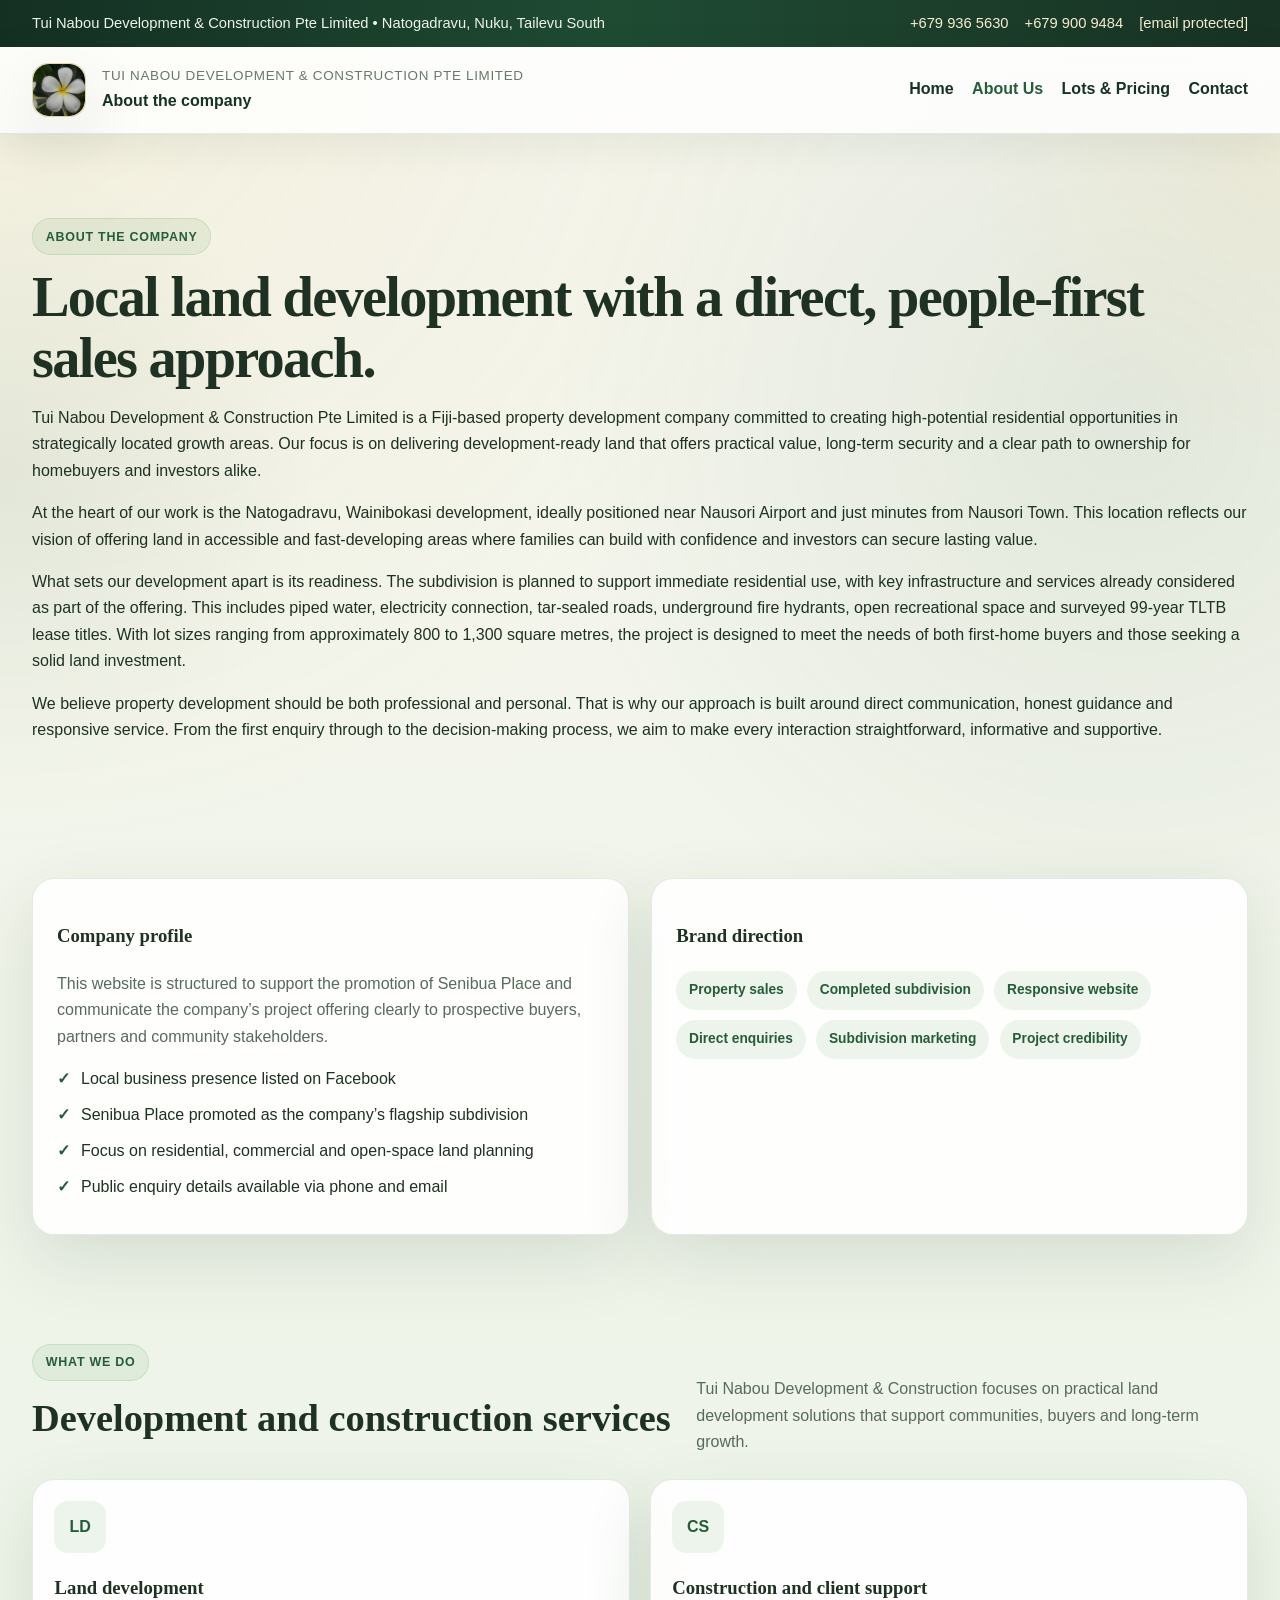
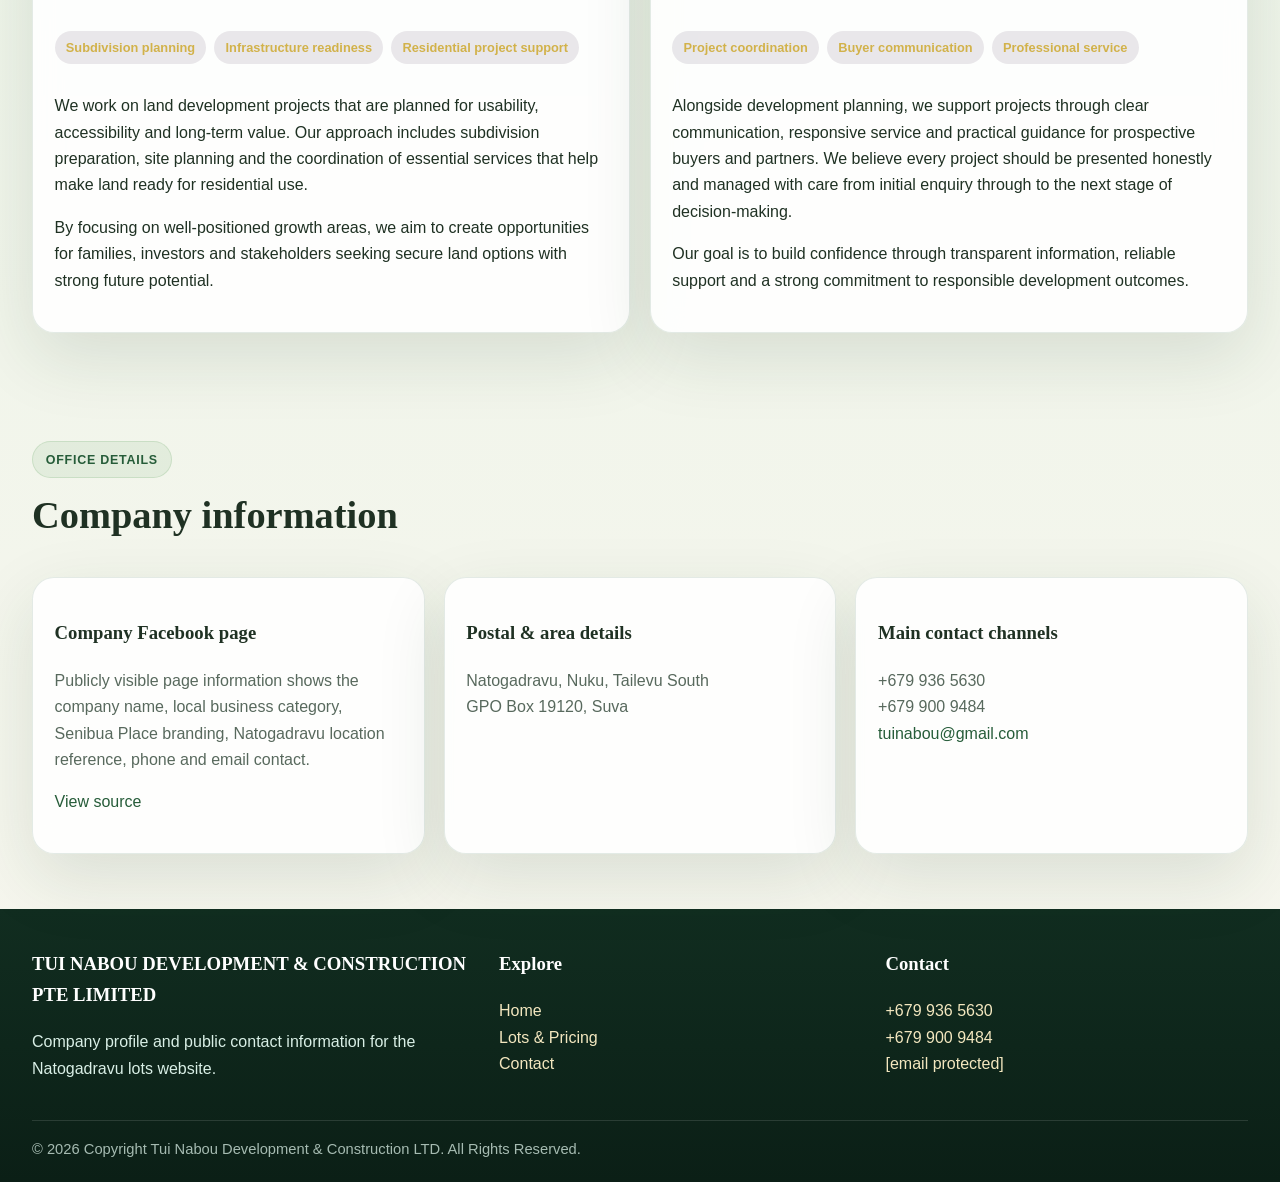
==== commit ac1f0a5f: "Rename email protect to about (1).html" ====
--- a/about (1).html
+++ b/about (1).html
@@ -154,7 +154,8 @@
           </article>
           <article class="source-card">
             <h3>Main contact channels</h3>
-            <p class="muted">+679 936 5630<br>+679 900 9484<br><a href="/cdn-cgi/l/email-protection#e490918d8a85868b91a48389858d88ca878b89"><span class="__cf_email__" data-cfemail="106465797e71727f6550777d71797c3e737f7d">[email&#160;protected]</span></a></p>
+            <p class="muted">+679 936 5630<br>+679 900 9484<br><a href="mailto:tuinabou@gmail.com">tuinabou@gmail.com</a></p>
+			  
           </article>
         </div>
       </div>
